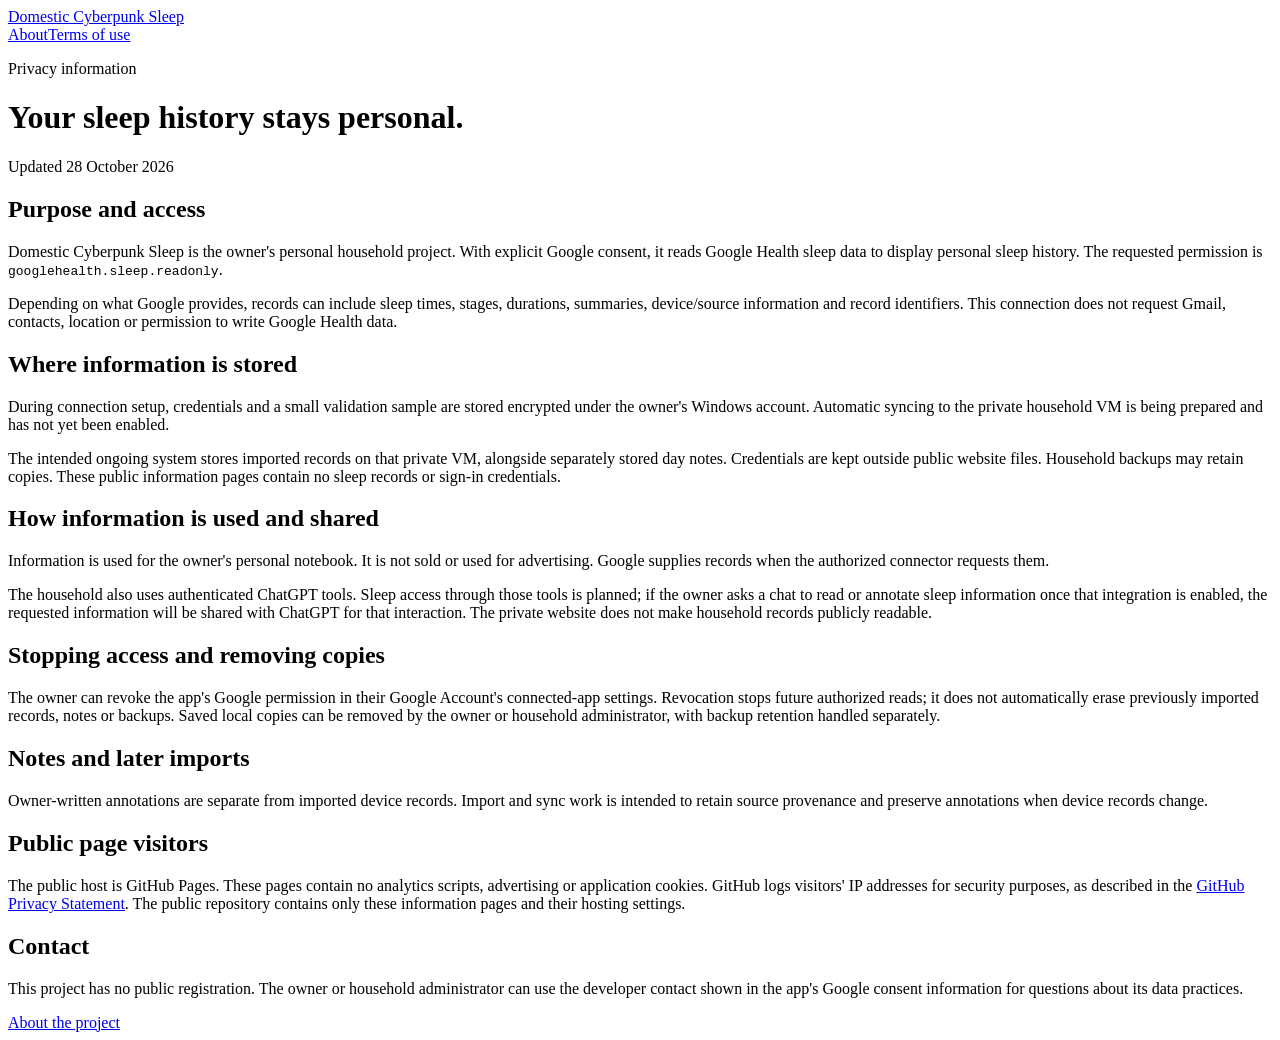
==== privacy.html @ b528f763 "Create privacy.html" ====
<!doctype html>
<html lang="en"><head><meta charset="utf-8"><meta name="viewport" content="width=device-width,initial-scale=1"><title>Privacy · Domestic Cyberpunk Sleep</title><link rel="stylesheet" href="style.css"></head>
<body><header><a href="index.html">Domestic Cyberpunk Sleep</a><nav aria-label="Information pages"><a href="index.html">About</a><a href="terms.html">Terms of use</a></nav></header><main>
<p class="eyebrow">Privacy information</p><h1>Your sleep history stays personal.</h1><p class="updated">Updated 28 October 2026</p>
<h2>Purpose and access</h2><p>Domestic Cyberpunk Sleep is the owner's personal household project. With explicit Google consent, it reads Google Health sleep data to display personal sleep history. The requested permission is <code>googlehealth.sleep.readonly</code>.</p>
<p>Depending on what Google provides, records can include sleep times, stages, durations, summaries, device/source information and record identifiers. This connection does not request Gmail, contacts, location or permission to write Google Health data.</p>
<h2>Where information is stored</h2><p>During connection setup, credentials and a small validation sample are stored encrypted under the owner's Windows account. Automatic syncing to the private household VM is being prepared and has not yet been enabled.</p>
<p>The intended ongoing system stores imported records on that private VM, alongside separately stored day notes. Credentials are kept outside public website files. Household backups may retain copies. These public information pages contain no sleep records or sign-in credentials.</p>
<h2>How information is used and shared</h2><p>Information is used for the owner's personal notebook. It is not sold or used for advertising. Google supplies records when the authorized connector requests them.</p>
<p>The household also uses authenticated ChatGPT tools. Sleep access through those tools is planned; if the owner asks a chat to read or annotate sleep information once that integration is enabled, the requested information will be shared with ChatGPT for that interaction. The private website does not make household records publicly readable.</p>
<h2>Stopping access and removing copies</h2><p>The owner can revoke the app's Google permission in their Google Account's connected-app settings. Revocation stops future authorized reads; it does not automatically erase previously imported records, notes or backups. Saved local copies can be removed by the owner or household administrator, with backup retention handled separately.</p>
<h2>Notes and later imports</h2><p>Owner-written annotations are separate from imported device records. Import and sync work is intended to retain source provenance and preserve annotations when device records change.</p>
<h2>Public page visitors</h2><p>The public host is GitHub Pages. These pages contain no analytics scripts, advertising or application cookies. GitHub logs visitors' IP addresses for security purposes, as described in the <a href="https://docs.github.com/en/site-policy/privacy-policies/github-general-privacy-statement">GitHub Privacy Statement</a>. The public repository contains only these information pages and their hosting settings.</p>
<h2>Contact</h2><p>This project has no public registration. The owner or household administrator can use the developer contact shown in the app's Google consent information for questions about its data practices.</p>
</main><footer><a href="index.html">About the project</a></footer></body></html>
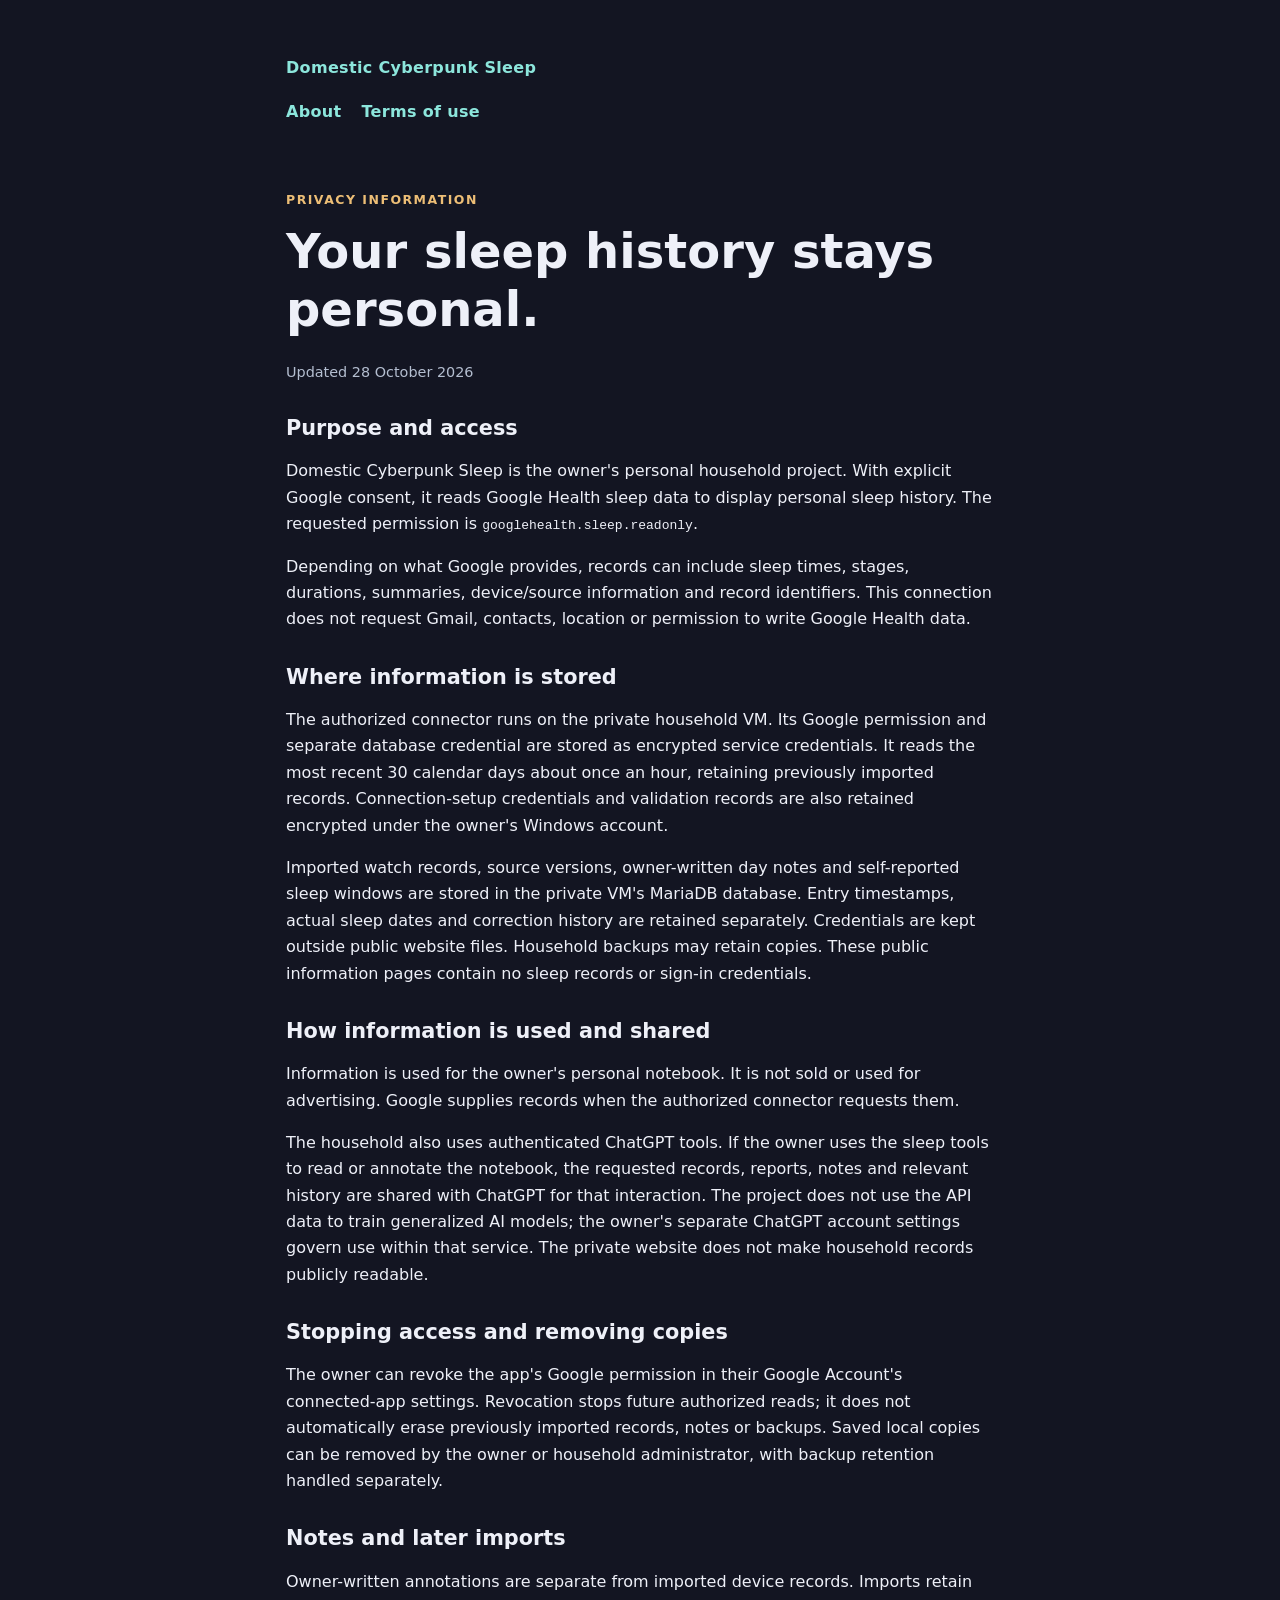
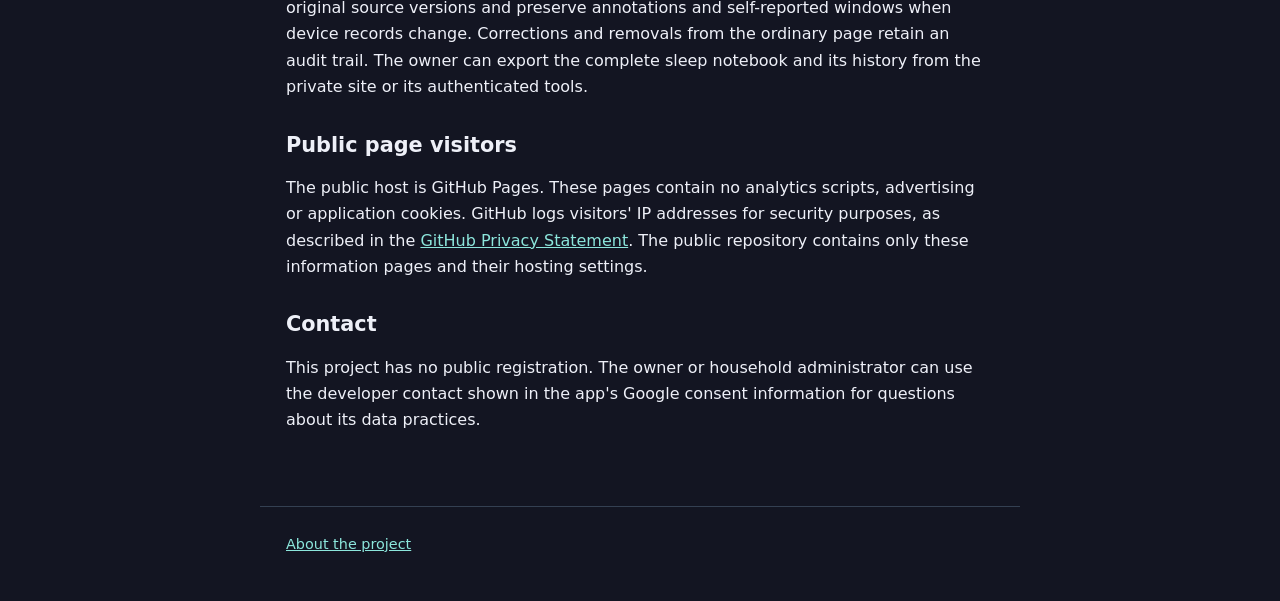
==== commit 9dd472c2: "Describe live VM sleep sync, notes and chat access" ====
--- a/privacy.html
+++ b/privacy.html
@@ -1,15 +1,15 @@
 <!doctype html>
-<html lang="en"><head><meta charset="utf-8"><meta name="viewport" content="width=device-width,initial-scale=1"><title>Privacy · Domestic Cyberpunk Sleep</title><link rel="stylesheet" href="style.css"></head>
+<html lang="en"><head><meta charset="utf-8"><meta name="viewport" content="width=device-width,initial-scale=1"><title>Privacy Â· Domestic Cyberpunk Sleep</title><link rel="stylesheet" href="style.css"></head>
 <body><header><a href="index.html">Domestic Cyberpunk Sleep</a><nav aria-label="Information pages"><a href="index.html">About</a><a href="terms.html">Terms of use</a></nav></header><main>
 <p class="eyebrow">Privacy information</p><h1>Your sleep history stays personal.</h1><p class="updated">Updated 28 October 2026</p>
 <h2>Purpose and access</h2><p>Domestic Cyberpunk Sleep is the owner's personal household project. With explicit Google consent, it reads Google Health sleep data to display personal sleep history. The requested permission is <code>googlehealth.sleep.readonly</code>.</p>
 <p>Depending on what Google provides, records can include sleep times, stages, durations, summaries, device/source information and record identifiers. This connection does not request Gmail, contacts, location or permission to write Google Health data.</p>
-<h2>Where information is stored</h2><p>During connection setup, credentials and a small validation sample are stored encrypted under the owner's Windows account. Automatic syncing to the private household VM is being prepared and has not yet been enabled.</p>
-<p>The intended ongoing system stores imported records on that private VM, alongside separately stored day notes. Credentials are kept outside public website files. Household backups may retain copies. These public information pages contain no sleep records or sign-in credentials.</p>
+<h2>Where information is stored</h2><p>The authorized connector runs on the private household VM. Its Google permission and separate database credential are stored as encrypted service credentials. It reads the most recent 30 calendar days about once an hour, retaining previously imported records. Connection-setup credentials and validation records are also retained encrypted under the owner's Windows account.</p>
+<p>Imported watch records, source versions, owner-written day notes and self-reported sleep windows are stored in the private VM's MariaDB database. Entry timestamps, actual sleep dates and correction history are retained separately. Credentials are kept outside public website files. Household backups may retain copies. These public information pages contain no sleep records or sign-in credentials.</p>
 <h2>How information is used and shared</h2><p>Information is used for the owner's personal notebook. It is not sold or used for advertising. Google supplies records when the authorized connector requests them.</p>
-<p>The household also uses authenticated ChatGPT tools. Sleep access through those tools is planned; if the owner asks a chat to read or annotate sleep information once that integration is enabled, the requested information will be shared with ChatGPT for that interaction. The private website does not make household records publicly readable.</p>
+<p>The household also uses authenticated ChatGPT tools. If the owner uses the sleep tools to read or annotate the notebook, the requested records, reports, notes and relevant history are shared with ChatGPT for that interaction. The project does not use the API data to train generalized AI models; the owner's separate ChatGPT account settings govern use within that service. The private website does not make household records publicly readable.</p>
 <h2>Stopping access and removing copies</h2><p>The owner can revoke the app's Google permission in their Google Account's connected-app settings. Revocation stops future authorized reads; it does not automatically erase previously imported records, notes or backups. Saved local copies can be removed by the owner or household administrator, with backup retention handled separately.</p>
-<h2>Notes and later imports</h2><p>Owner-written annotations are separate from imported device records. Import and sync work is intended to retain source provenance and preserve annotations when device records change.</p>
+<h2>Notes and later imports</h2><p>Owner-written annotations are separate from imported device records. Imports retain original source versions and preserve annotations and self-reported windows when device records change. Corrections and removals from the ordinary page retain an audit trail. The owner can export the complete sleep notebook and its history from the private site or its authenticated tools.</p>
 <h2>Public page visitors</h2><p>The public host is GitHub Pages. These pages contain no analytics scripts, advertising or application cookies. GitHub logs visitors' IP addresses for security purposes, as described in the <a href="https://docs.github.com/en/site-policy/privacy-policies/github-general-privacy-statement">GitHub Privacy Statement</a>. The public repository contains only these information pages and their hosting settings.</p>
 <h2>Contact</h2><p>This project has no public registration. The owner or household administrator can use the developer contact shown in the app's Google consent information for questions about its data practices.</p>
 </main><footer><a href="index.html">About the project</a></footer></body></html>
--- a/style.css
+++ b/style.css
@@ -0,0 +1 @@
+:root{color-scheme:dark;font-family:system-ui,sans-serif;background:#131522;color:#eef0f8;line-height:1.65}*{box-sizing:border-box}body{margin:0}main,header,footer{max-width:760px;margin:auto;padding:26px}header{padding-top:55px}header a{font-weight:750;letter-spacing:.02em;text-decoration:none}a{color:#8ce6dc}a:focus-visible{outline:3px solid #edbe76;outline-offset:5px}nav{display:flex;gap:20px;flex-wrap:wrap;margin-top:18px}h1,h2{line-height:1.2}h1{font-size:clamp(2rem,6vw,3rem);margin:12px 0 22px}h2{font-size:1.3rem;margin-top:32px}.eyebrow{color:#edbe76;letter-spacing:.12em;text-transform:uppercase;font-size:.78rem;font-weight:700}.intro{font-size:1.2rem;color:#ccd5e7}.card{border:1px solid #3a4d61;border-radius:15px;padding:22px;background:#1b2131;margin:28px 0}.card p{margin:0}footer{border-top:1px solid #344052;color:#b4bed0;font-size:.9rem;margin-top:30px;padding-bottom:45px}.updated{color:#b4bed0;font-size:.9rem}li{margin-bottom:8px}
